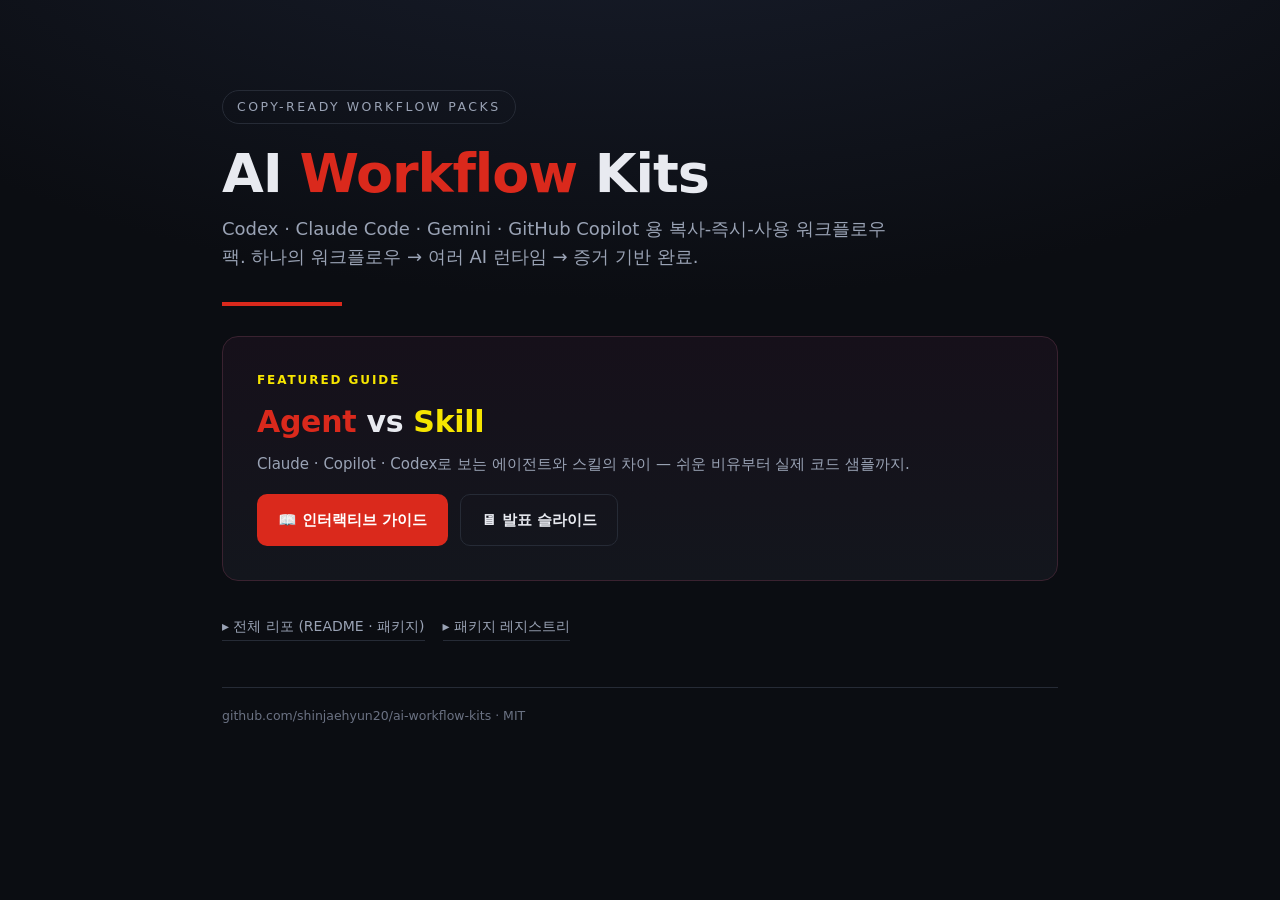
==== index.html @ f4b3f52a "docs(pages): add landing index.html for the Pages site root The site root returned 404 (static servi" ====
<!DOCTYPE html>
<html lang="ko">
<head>
<meta charset="UTF-8">
<meta name="viewport" content="width=device-width, initial-scale=1.0">
<title>AI Workflow Kits</title>
<style>
  :root{--bg:#0b0d12;--panel:#13161d;--line:#262b36;--tx:#e8eaf0;--tx2:#9aa3b5;--red:#DA291C;--yellow:#F6E500}
  *{margin:0;padding:0;box-sizing:border-box}
  body{background:radial-gradient(1000px 500px at 50% -200px,#1a2030,#0b0d12);color:var(--tx);
    font-family:'Segoe UI','Apple SD Gothic Neo','Malgun Gothic',system-ui,sans-serif;line-height:1.6;min-height:100vh}
  .wrap{max-width:880px;margin:0 auto;padding:clamp(40px,9vw,90px) 22px}
  .eyebrow{font-size:12.5px;letter-spacing:.2em;text-transform:uppercase;color:var(--tx2);
    border:1px solid var(--line);border-radius:999px;padding:6px 14px;display:inline-block;margin-bottom:22px}
  h1{font-size:clamp(30px,6vw,54px);font-weight:800;letter-spacing:-.02em;line-height:1.05}
  h1 .r{color:var(--red)}
  .tag{color:var(--tx2);font-size:clamp(15px,2.2vw,18px);margin-top:12px;max-width:60ch}
  .rule{height:4px;width:120px;background:var(--red);margin:30px 0}
  .feature{background:linear-gradient(180deg,#16101a,var(--panel));border:1px solid #3a2230;border-radius:16px;
    padding:clamp(22px,4vw,34px);margin-top:18px}
  .feature .k{font-size:12px;letter-spacing:.16em;text-transform:uppercase;color:var(--yellow);font-weight:700}
  .feature h2{font-size:clamp(22px,3.6vw,30px);margin:8px 0 6px;font-weight:800;letter-spacing:-.01em}
  .feature h2 b{color:var(--red)}
  .feature p{color:var(--tx2);font-size:15px;margin-bottom:18px}
  .btns{display:flex;gap:12px;flex-wrap:wrap}
  .btn{display:inline-flex;align-items:center;gap:9px;text-decoration:none;font-weight:700;font-size:15px;
    padding:13px 20px;border-radius:10px;transition:.18s;border:1px solid transparent}
  .btn.primary{background:var(--red);color:#fff} .btn.primary:hover{background:#b01e0a}
  .btn.ghost{background:transparent;color:var(--tx);border-color:var(--line)} .btn.ghost:hover{border-color:var(--red);color:#fff}
  .more{margin-top:34px;display:flex;gap:18px;flex-wrap:wrap;font-size:14px}
  .more a{color:var(--tx2);text-decoration:none;border-bottom:1px solid var(--line);padding-bottom:2px}
  .more a:hover{color:var(--tx);border-color:var(--red)}
  footer{color:#6b7283;font-size:12.5px;margin-top:46px;border-top:1px solid var(--line);padding-top:18px}
</style>
</head>
<body>
<div class="wrap">
  <span class="eyebrow">Copy-ready workflow packs</span>
  <h1>AI <span class="r">Workflow</span> Kits</h1>
  <p class="tag">Codex · Claude Code · Gemini · GitHub Copilot 용 복사-즉시-사용 워크플로우 팩.
    하나의 워크플로우 → 여러 AI 런타임 → 증거 기반 완료.</p>
  <div class="rule"></div>

  <div class="feature">
    <div class="k">Featured Guide</div>
    <h2><b>Agent</b> vs <span style="color:var(--yellow)">Skill</span></h2>
    <p>Claude · Copilot · Codex로 보는 에이전트와 스킬의 차이 — 쉬운 비유부터 실제 코드 샘플까지.</p>
    <div class="btns">
      <a class="btn primary" href="docs/guides/agent-vs-skill/">📖 인터랙티브 가이드</a>
      <a class="btn ghost" href="docs/guides/agent-vs-skill/slides/">🖥 발표 슬라이드</a>
    </div>
  </div>

  <div class="more">
    <a href="https://github.com/shinjaehyun20/ai-workflow-kits">▸ 전체 리포 (README · 패키지)</a>
    <a href="https://github.com/shinjaehyun20/ai-workflow-kits/blob/main/REGISTRY.md">▸ 패키지 레지스트리</a>
  </div>

  <footer>github.com/shinjaehyun20/ai-workflow-kits · MIT</footer>
</div>
</body>
</html>
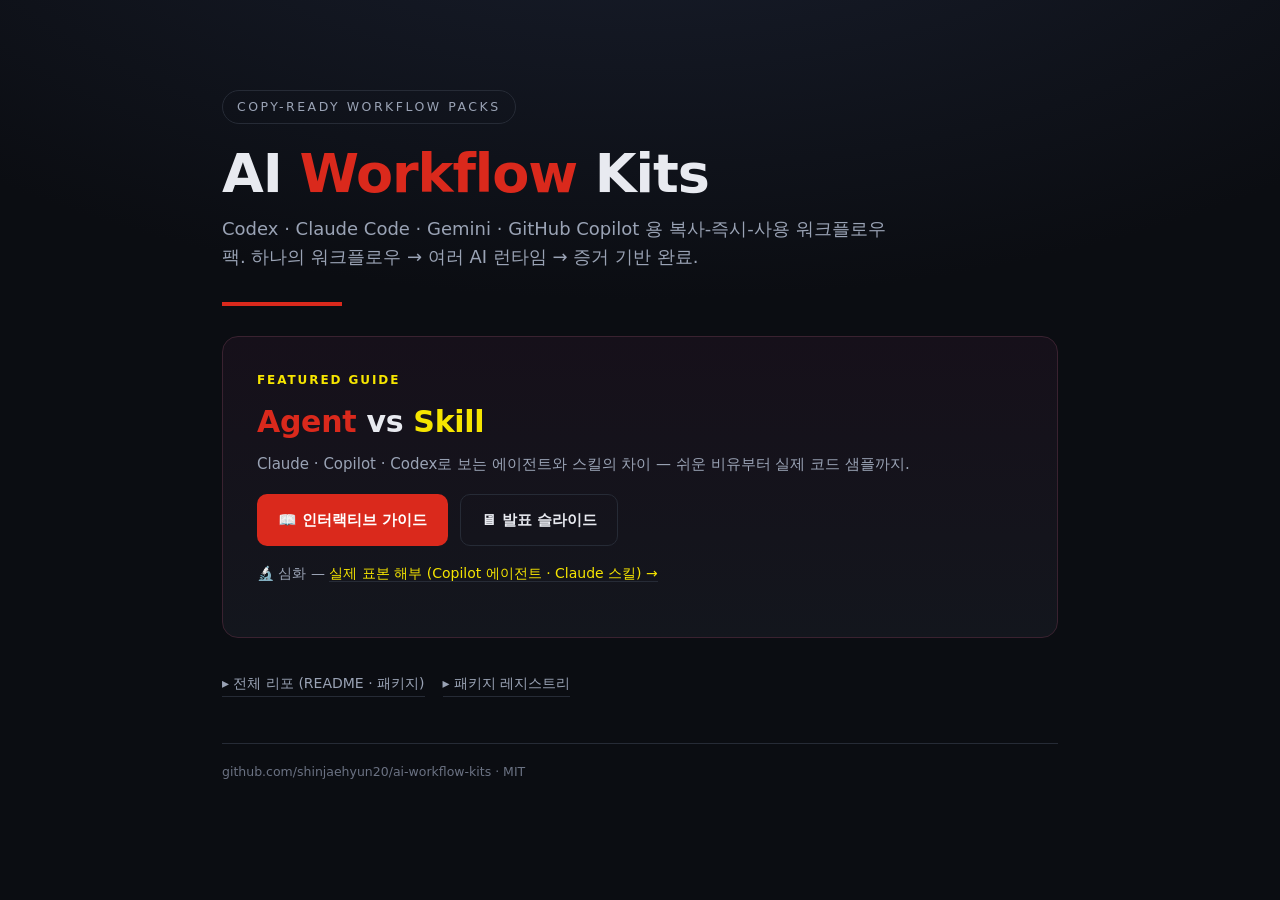
==== commit a1e03c81: "docs(guides): add Agent & Skill anatomy deep-dive (real specimens) Dissect a real GitHub Copilot cus" ====
--- a/index.html
+++ b/index.html
@@ -49,6 +49,9 @@
       <a class="btn primary" href="docs/guides/agent-vs-skill/">📖 인터랙티브 가이드</a>
       <a class="btn ghost" href="docs/guides/agent-vs-skill/slides/">🖥 발표 슬라이드</a>
     </div>
+    <p style="margin-top:16px;font-size:14px;color:var(--tx2)">🔬 심화 —
+      <a href="https://github.com/shinjaehyun20/ai-workflow-kits/blob/main/docs/guides/agent-skill-anatomy/README.md"
+         style="color:var(--yellow);border-bottom:1px solid var(--line);text-decoration:none">실제 표본 해부 (Copilot 에이전트 · Claude 스킬) →</a></p>
   </div>
 
   <div class="more">
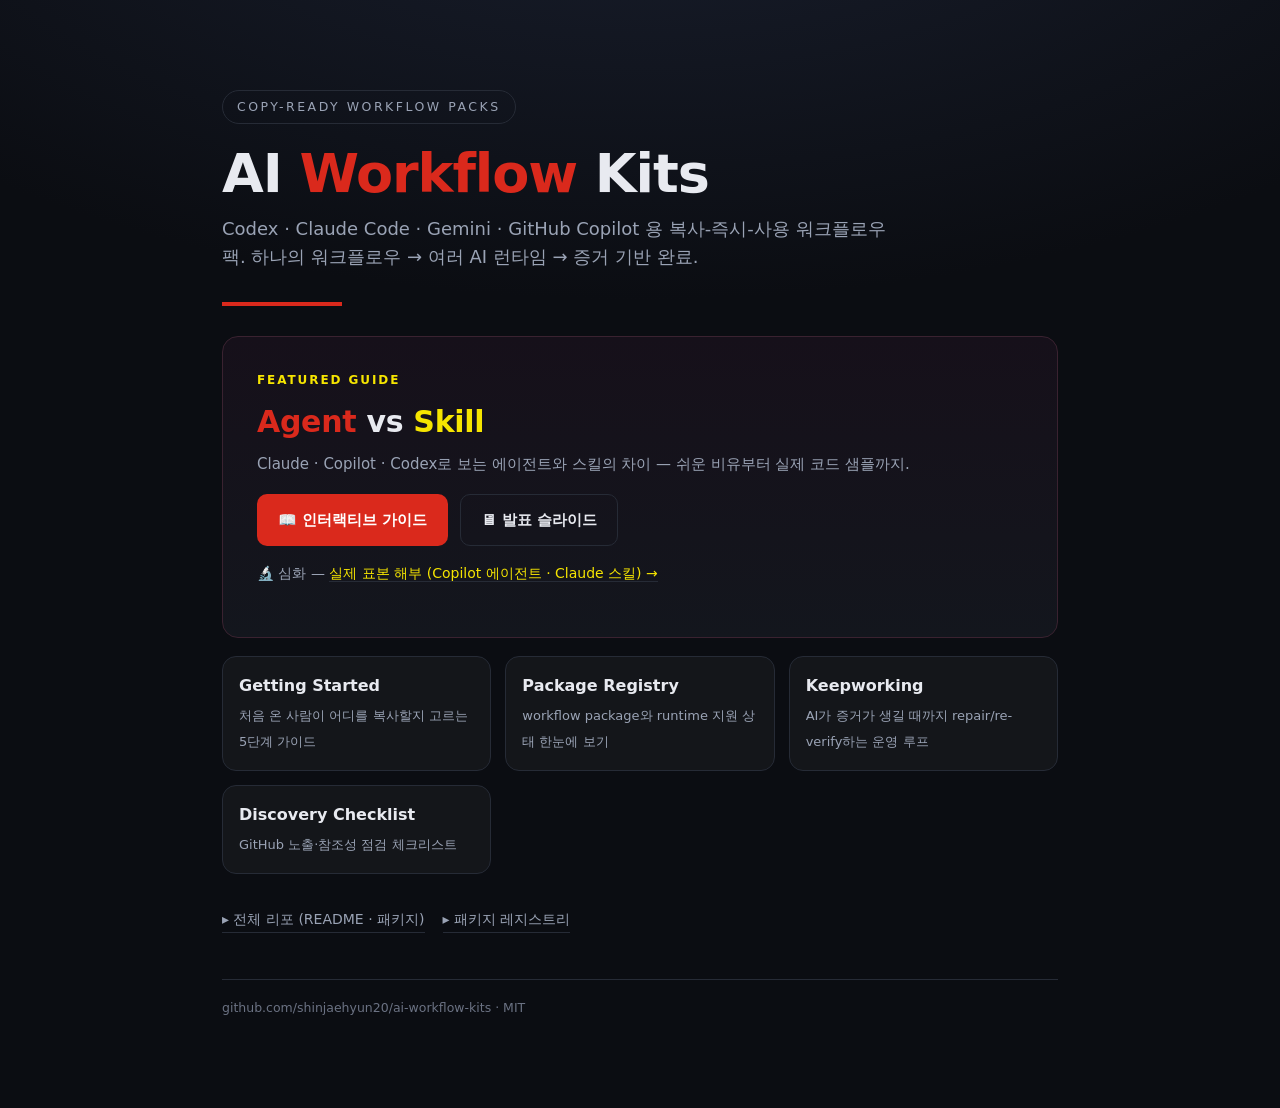
==== commit 47d8aba5: "docs: improve public discovery surface for ai workflow kits" ====
--- a/index.html
+++ b/index.html
@@ -3,7 +3,11 @@
 <head>
 <meta charset="UTF-8">
 <meta name="viewport" content="width=device-width, initial-scale=1.0">
-<title>AI Workflow Kits</title>
+<title>AI Workflow Kits — copy-ready workflow packs for Codex, Claude Code, Gemini, Copilot</title>
+<meta name="description" content="Copy-ready AI workflow packs for Codex, Claude Code, Gemini, and GitHub Copilot. Reusable evidence-first agent operations, prompts, skills, commands, and repository instructions.">
+<meta property="og:title" content="AI Workflow Kits">
+<meta property="og:description" content="One workflow. Multiple AI runtimes. Evidence-first completion.">
+<meta property="og:type" content="website">
 <style>
   :root{--bg:#0b0d12;--panel:#13161d;--line:#262b36;--tx:#e8eaf0;--tx2:#9aa3b5;--red:#DA291C;--yellow:#F6E500}
   *{margin:0;padding:0;box-sizing:border-box}
@@ -30,6 +34,9 @@
   .more{margin-top:34px;display:flex;gap:18px;flex-wrap:wrap;font-size:14px}
   .more a{color:var(--tx2);text-decoration:none;border-bottom:1px solid var(--line);padding-bottom:2px}
   .more a:hover{color:var(--tx);border-color:var(--red)}
+  .grid{display:grid;grid-template-columns:repeat(auto-fit,minmax(210px,1fr));gap:14px;margin-top:18px}
+  .card{background:rgba(255,255,255,.035);border:1px solid var(--line);border-radius:14px;padding:16px;text-decoration:none;color:var(--tx)}
+  .card b{display:block;margin-bottom:4px}.card span{color:var(--tx2);font-size:13px}.card:hover{border-color:var(--red)}
   footer{color:#6b7283;font-size:12.5px;margin-top:46px;border-top:1px solid var(--line);padding-top:18px}
 </style>
 </head>
@@ -54,6 +61,13 @@
          style="color:var(--yellow);border-bottom:1px solid var(--line);text-decoration:none">실제 표본 해부 (Copilot 에이전트 · Claude 스킬) →</a></p>
   </div>
 
+  <div class="grid" aria-label="Start links">
+    <a class="card" href="https://github.com/shinjaehyun20/ai-workflow-kits/blob/main/docs/getting-started.md"><b>Getting Started</b><span>처음 온 사람이 어디를 복사할지 고르는 5단계 가이드</span></a>
+    <a class="card" href="https://github.com/shinjaehyun20/ai-workflow-kits/blob/main/REGISTRY.md"><b>Package Registry</b><span>workflow package와 runtime 지원 상태 한눈에 보기</span></a>
+    <a class="card" href="https://github.com/shinjaehyun20/ai-workflow-kits/tree/main/packages/keepworking"><b>Keepworking</b><span>AI가 증거가 생길 때까지 repair/re-verify하는 운영 루프</span></a>
+    <a class="card" href="https://github.com/shinjaehyun20/ai-workflow-kits/blob/main/docs/discovery-checklist.md"><b>Discovery Checklist</b><span>GitHub 노출·참조성 점검 체크리스트</span></a>
+  </div>
+
   <div class="more">
     <a href="https://github.com/shinjaehyun20/ai-workflow-kits">▸ 전체 리포 (README · 패키지)</a>
     <a href="https://github.com/shinjaehyun20/ai-workflow-kits/blob/main/REGISTRY.md">▸ 패키지 레지스트리</a>
